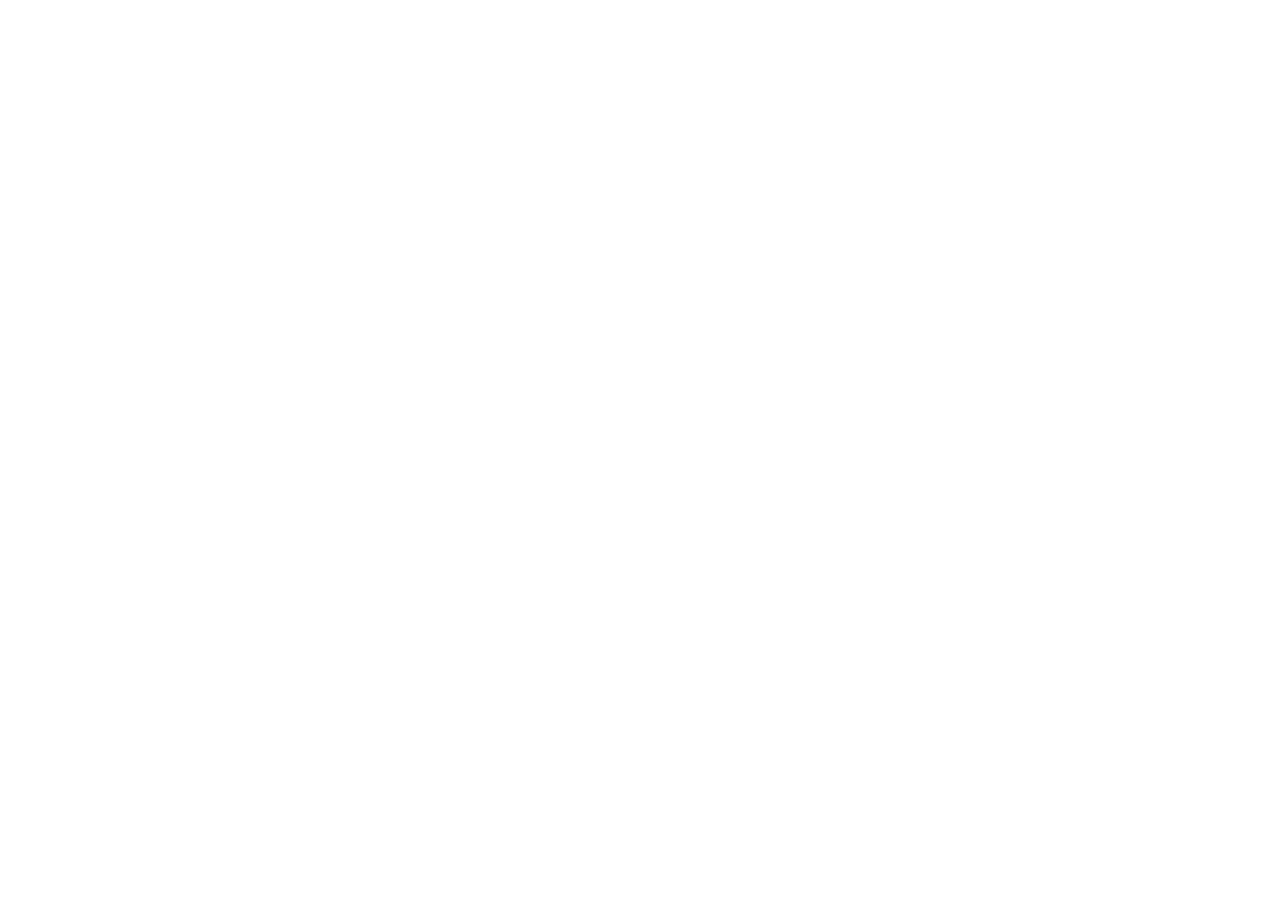
==== plants/index.html @ 4fbdd8e9 "init:  create a new folder plants" ====
<!DOCTYPE html>
<html lang="ru">

<head>
	<meta charset="UTF-8">
	<meta http-equiv="X-UA-Compatible" content="IE=edge">
	<meta name="viewport" content="width=device-width, initial-scale=1.0">
	<title>REZUME</title>

	<link rel="icon" href="./icon/POSTL.ICO">
	<link rel="stylesheet" href="./CSS/styles.css">
</head>



</html>
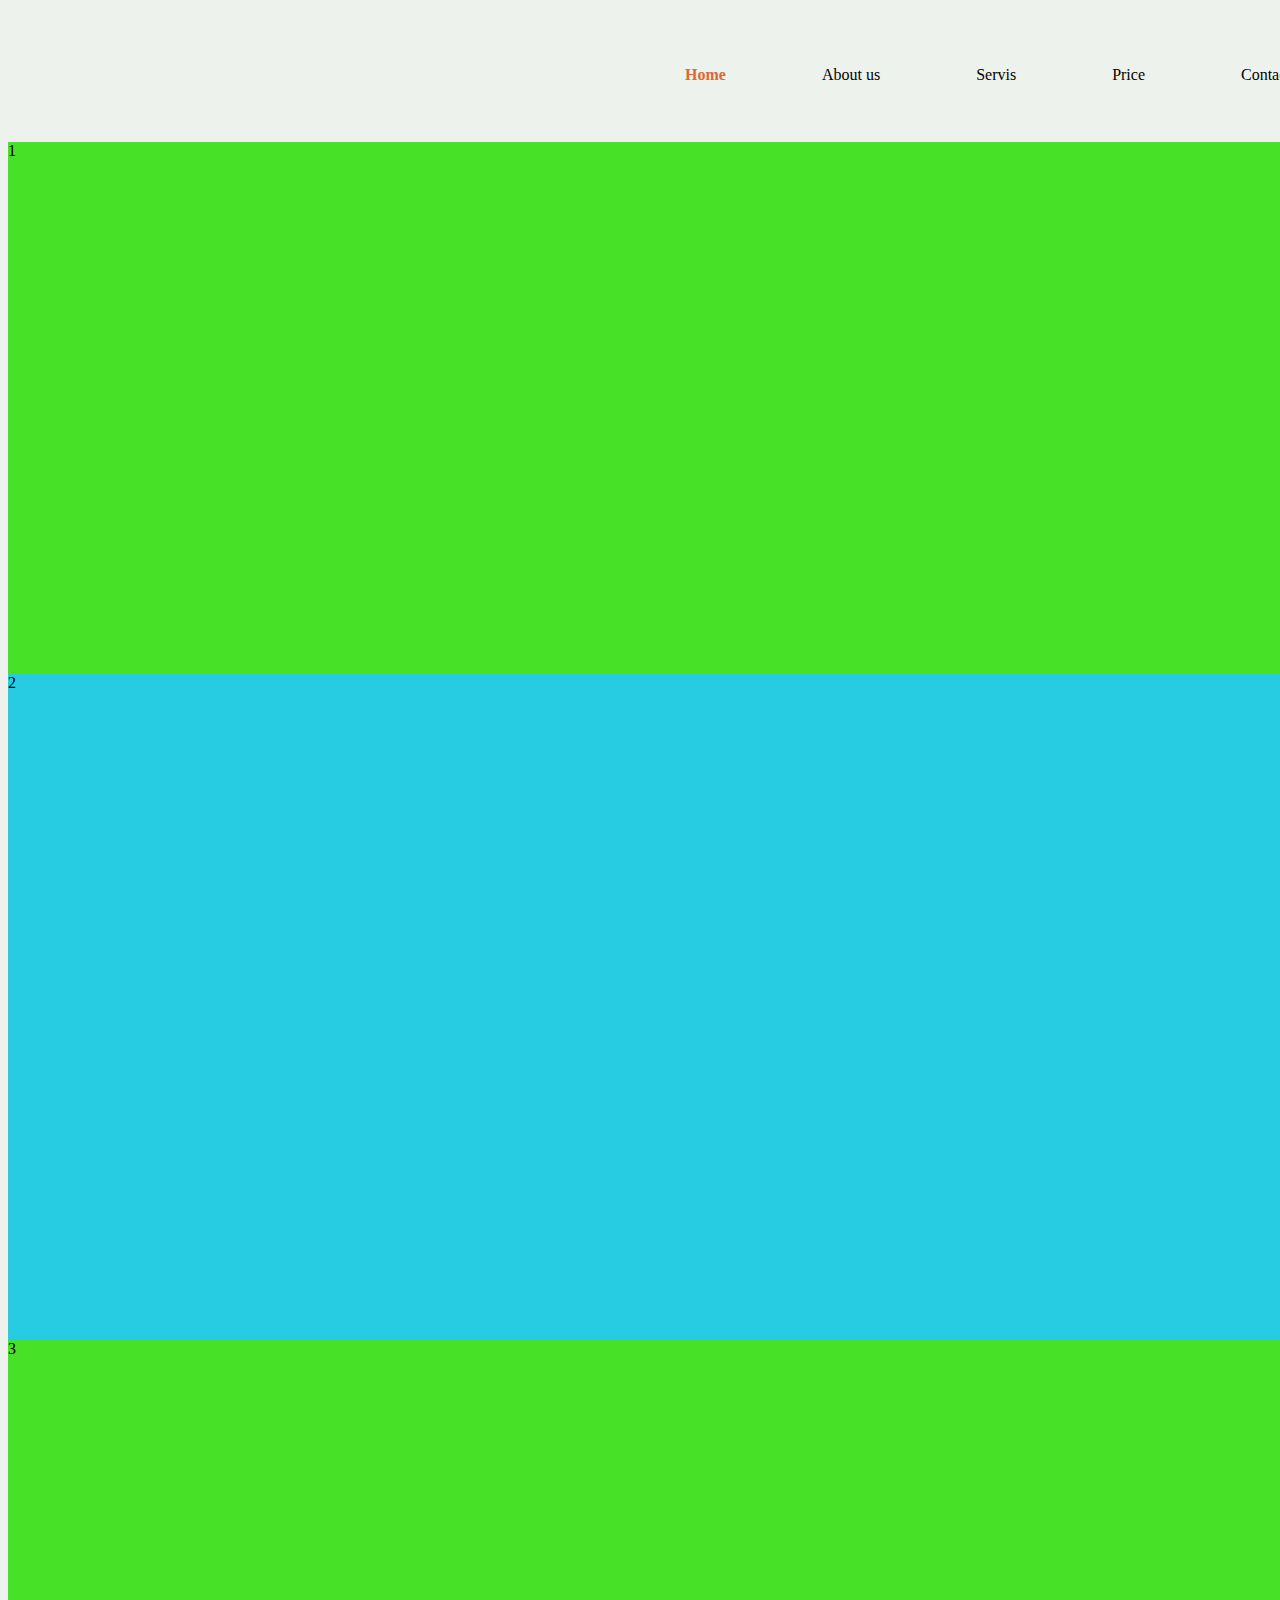
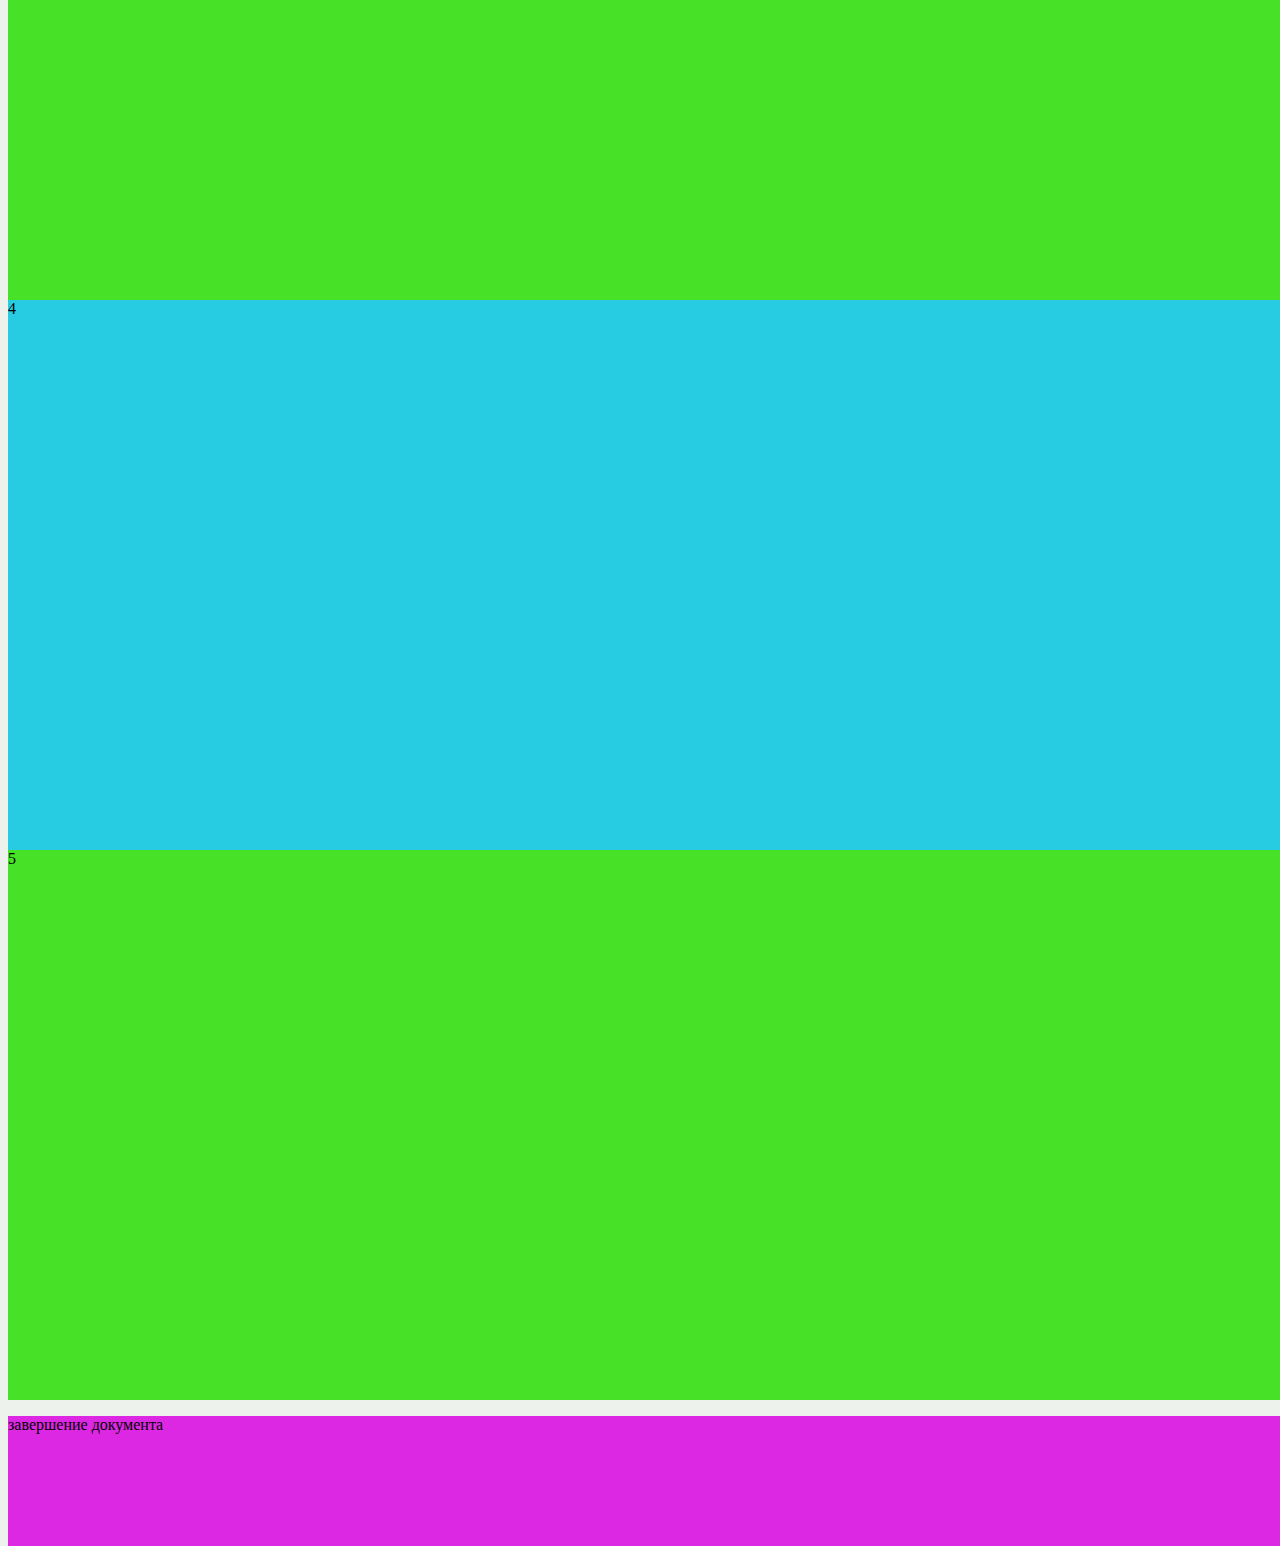
==== commit 8a569a6d: "init: document structure preparation" ====
--- a/plants/index.html
+++ b/plants/index.html
@@ -12,5 +12,30 @@
 </head>
 
 
+<body class="home"> <!-- Основная часть -->
+	<header>
+
+		<nav class="menubar">
+			<ul class="menu"> <!-- меню -->
+				<li class="itom itom_1">Home </li> <!-- элементи меню -->
+				<li class="itom">About us</li><!-- элементи меню -->
+				<li class="itom">Servis</li><!-- элементи меню -->
+				<li class="itom">Price</li><!-- элементи меню -->
+				<li class="itom">Contacts</li><!-- элементи меню -->
+
+			</ul>
+		</nav>
+	</header>
+	<section class="document_1"> 1 </section><!-- Секции документа 1 -->
+	<section class="document_2"> 2 </section><!-- Секции документа 2 -->
+	<section class="document_3">3</section><!-- Секции документа 3 -->
+	<section class="document_4">4</section><!-- Секции документа 4 -->
+	<section class="document_5">5</section><!-- Секции документа 5 -->
+	<footer class="document_completion"> <!-- завершение документа -->
+		<p>завершение документа</p>
+	</footer>
+</body>
+
+
 
 </html>--- a/plants/CSS/styles.css
+++ b/plants/CSS/styles.css
@@ -0,0 +1,124 @@
+/* Стили */
+
+.home {
+	position: absolute;
+	width: 1440px;
+
+	/* left: 0px;
+	top: 0px; */
+
+	background: #EDF2EC;
+}
+
+.document_1 {
+	/* для секции 1*/
+	/*position: absolute;
+	width: 1440px;
+	left: 0px;
+	top: 134px; */
+	height: 532px;
+	background: #47e228;
+}
+
+.document_2 {
+	/* для секции 2*/
+	/*position: absolute;
+	width: 1440px;
+	left: 0px;
+	top: 134px; */
+	height: 666px;
+	background: #28cce2;
+}
+
+.document_3 {
+	/* для секции 23*/
+	/*position: absolute;
+	width: 1440px;
+	left: 0px;
+	top: 134px; */
+	height: 560px;
+	background: #47e228;
+}
+
+.document_4 {
+	/* для секции 2*/
+	/*position: absolute;
+	width: 1440px;
+	left: 0px;
+	top: 134px; */
+	height: 550px;
+	background: #28cce2;
+}
+
+.document_5 {
+	/* для секции 23*/
+	/*position: absolute;
+	width: 1440px;
+	left: 0px;
+	top: 134px; */
+	height: 550px;
+	background: #47e228;
+}
+
+.document_completion {
+	/* завершение документа  2*/
+	/*position: absolute;
+	width: 1440px;
+	left: 0px;
+	top: 134px; */
+	height: 130px;
+	background: #dc28e2;
+}
+
+/*------------------------------------------*/
+.menu {
+	/*очистить первую точку*/
+	list-style-type: none;
+	padding-right: 109px;
+	/*border: 1px solid;
+	padding: 0px;*/
+	margin: -4px;
+
+
+}
+
+.menu li {
+	/*повернуть контейнер боком */
+	display: inline-block;
+
+
+
+}
+
+.menubar {
+	/*очистить первую точку*/
+	display: flex;
+	flex-direction: row;
+	justify-content: flex-end;
+}
+
+.itom {
+	/*border: 1px solid;*/
+	padding: 0px;
+	margin: 46px;
+
+
+	font-family: 'Inika';
+	font-style: normal;
+	font-weight: 400;
+	font-size: 16px;
+	line-height: 50px;
+	color: #010201;
+
+
+
+}
+
+.itom_1 {
+	/*font-family: 'Inika';
+	font-style: normal;*/
+	font-weight: 700;
+	font-size: 16px;
+	line-height: 50px;
+	color: #E06733;
+}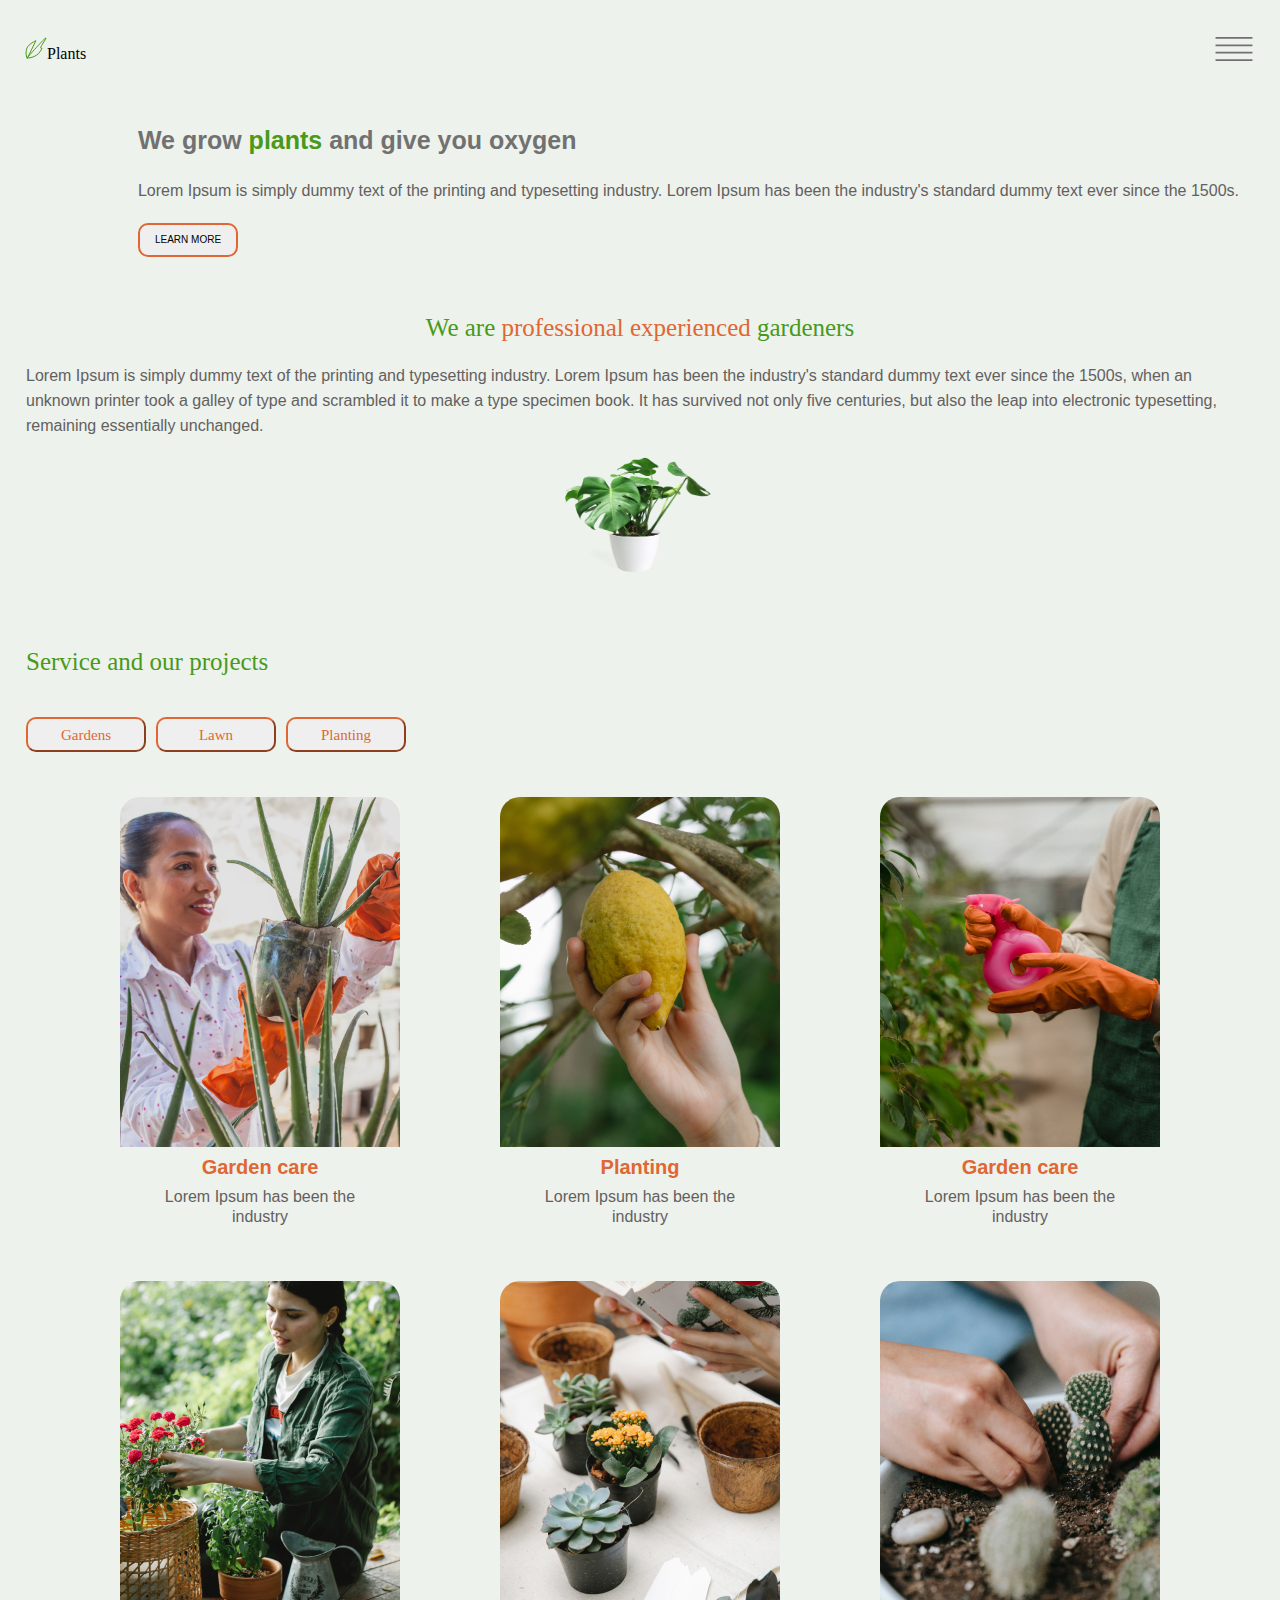
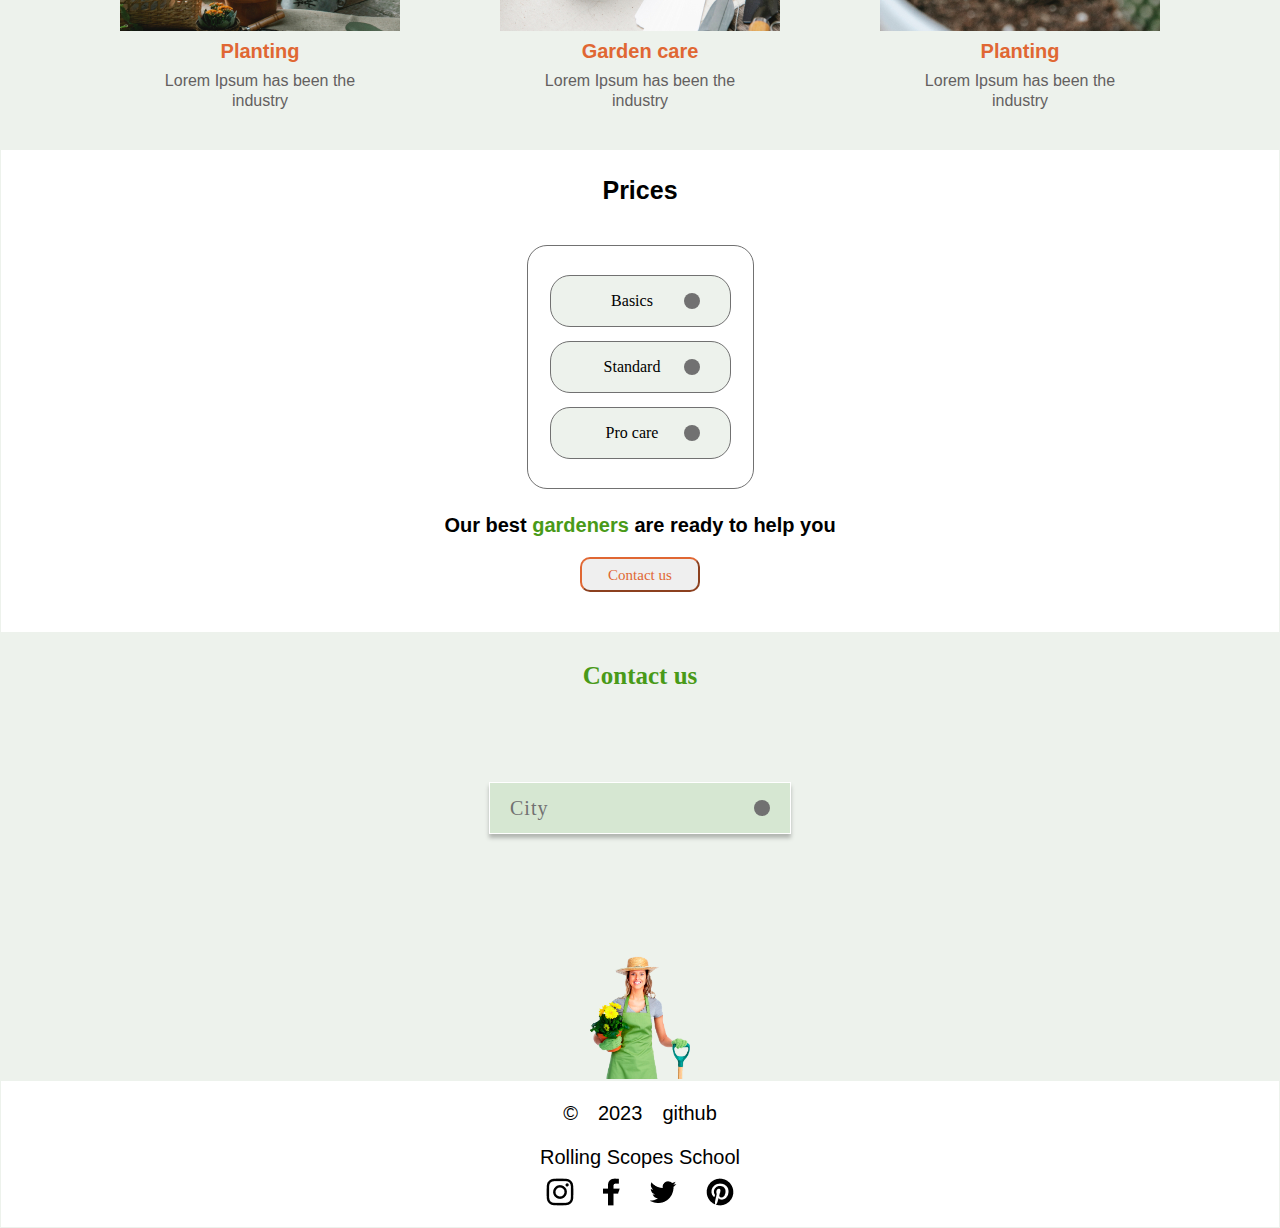
==== commit 56c6057a: "init:Creating an adoptive layout project" ====
--- a/plants/index.html
+++ b/plants/index.html
@@ -5,35 +5,236 @@
 	<meta charset="UTF-8">
 	<meta http-equiv="X-UA-Compatible" content="IE=edge">
 	<meta name="viewport" content="width=device-width, initial-scale=1.0">
-	<title>REZUME</title>
+	<title>Plants</title>
 
 	<link rel="icon" href="./icon/POSTL.ICO">
 	<link rel="stylesheet" href="./CSS/styles.css">
 </head>
 
-
-<body class="home"> <!-- Основная часть -->
-	<header>
-
-		<nav class="menubar">
-			<ul class="menu"> <!-- меню -->
-				<li class="itom itom_1">Home </li> <!-- элементи меню -->
-				<li class="itom">About us</li><!-- элементи меню -->
-				<li class="itom">Servis</li><!-- элементи меню -->
-				<li class="itom">Price</li><!-- элементи меню -->
-				<li class="itom">Contacts</li><!-- элементи меню -->
+<body class="Plants">
+
+	<header class="header">
+		<div class="header_inner ">
+			<div class="heaader">
+				<div class="logo ">
+					<img class="logo_1 " src="./img/Vector 1.svg" alt="логотип">
+					<img class="logo_2 " src="./img/Vector 2.svg" alt="логотип">
+					<h1 class="logo_3 ">Plants</h1>
+				</div>
+			</div>
+			<div class="burger">
+				<img class="burger " src="./img/burger.svg" alt="бургер">
+			</div>
+		</div>
+	</header>
+	<section class="welcome">
+		<div class="welcome_section ">
+			<div class="leats brOp">leats </div>
+			<div class="Welcome_section ">
+				<div class="welcome_WS ">
+					<h2 class="text_We_grow "> We grow <span>plants</span> and give you oxygen </h2>
+					<p class="text_Lorem_ipsum "> Lorem Ipsum is simply dummy text of the printing and typesetting
+						industry. Lorem Ipsum has been the industry's standard dummy text ever since the 1500s.
+					</p>
+					<div class="LEARN_MORE ">
+						<button class="btn" type="submit">LEARN MORE</button>
+					</div>
+				</div>
+			</div>
+
+		</div>
+
+	</section>
+	<section class="about ">
+		<div class="About_section ">
+			<h2 class="text_We_are "> We are <span>professional experienced</span> gardeners </h2>
+			<p class="text_Lorem "> Lorem Ipsum is simply dummy text of the printing and typesetting industry.
+				Lorem Ipsum has been the industry's standard dummy text ever since the 1500s, when an unknown printer
+				took a galley of type and scrambled it to make a type specimen book. It has survived not only five
+				centuries, but also the leap into electronic typesetting, remaining essentially unchanged.
+			</p>
+			<img class="houseplant_1" src="./img/houseplant_1.png" alt="Горшек">
+		</div>
+
+	</section>
+	<section class="services ">
+		<h2 class="text_Service "> Service and our projects </h2>
+		<div class="service_btns ">
+			<button class="Rectangle_6 btn_1" type="submit">Planting</button>
+			<button class="Rectangle_6 btn_2" type="submit">Lawn</button>
+			<button class="Rectangle_6 btn_3" type="submit">Gardens</button>
+		</div>
+		<div class="service_items ">
+			<div class="service_item ">
+				<div class="text_garden_care ">
+					<div class="text_Garden_care">Garden care</div>
+					<p class="text_Lorem_ipsum"> Lorem Ipsum has been the industry </p>
+				</div>
+				<div class="Rectangle_5 "></div>
+				<img class="first first_01" src="./img/first_01.jpg" alt="Фото">
+			</div>
+			<div class="service_item ">
+				<div class="text_garden_care ">
+					<div class="text_Garden_care">Planting</div>
+					<p class="text_Lorem_ipsum"> Lorem Ipsum has been the industry </p>
+				</div>
+				<div class="Rectangle_5 "></div>
+				<img class="first first_02" src="./img/first_02.jpg" alt="Фото">
+			</div>
+
+			<div class="service_item ">
+				<div class="text_garden_care ">
+					<div class="text_Garden_care">Garden care</div>
+					<p class="text_Lorem_ipsum"> Lorem Ipsum has been the industry </p>
+				</div>
+				<div class="Rectangle_5 "></div>
+				<img class="first first_03" src="./img/first_03.jpg" alt="Фото">
+			</div>
+			<div class="service_item ">
+				<div class="text_garden_care ">
+					<div class="text_Garden_care">Planting</div>
+					<p class="text_Lorem_ipsum"> Lorem Ipsum has been the industry </p>
+				</div>
+				<div class="Rectangle_5 "></div>
+				<img class="first first_04" src="./img/first_04.jpg" alt="Фото">
+			</div>
+
+			<div class="service_item ">
+				<div class="text_garden_care ">
+					<div class="text_Garden_care">Garden care</div>
+					<p class="text_Lorem_ipsum"> Lorem Ipsum has been the industry </p>
+				</div>
+				<div class="Rectangle_5 "></div>
+				<img class="first first_05" src="./img/first_05.jpg" alt="Фото">
+			</div>
+			<div class="service_item ">
+				<div class="text_garden_care ">
+					<div class="text_Garden_care">Planting</div>
+					<p class="text_Lorem_ipsum"> Lorem Ipsum has been the industry </p>
+				</div>
+				<div class="Rectangle_5 "></div>
+				<img class="first first_06" src="./img/first_06.jpg" alt="Фото">
+			</div>
+
+		</div>
+	</section>
+	<section class="prices ">
+		<p class="text_Prices ">Prices</p>
+		<div class="prices_prices ">
+			<!--<div class="Prices_items"></div>
+			<div class="Prices_item  brOp">
+				<div class="Rectangle_5_1 brOpR"></div>
+			</div> -->
+			<div class="Prices_items ">
+				<div class="price_item  nu_Pro_care">
+					<div class="accordion_btn">
+						<div class="arrow">
+							<div class="Vector_4"></div>
+							<div class="Vector_3"></div>
+						</div>
+
+						<div class="Ellipse_5"></div>
+
+					</div>
+					<div class="Rectangle_7">
+					</div>
+					<div class="Pro_care">Pro care</div>
+				</div>
+				<div class="price_item nu_Basics">
+					<div class="accordion_btn">
+						<div class="arrow">
+							<div class="Vector_4"></div>
+							<div class="Vector_3"></div>
+						</div>
+						<div class="Ellipse_5"></div>
+
+					</div>
+					<div class="Rectangle_7">
+					</div>
+					<div class="Pro_care">Basics</div>
+
+
+				</div>
+				<div class="price_item nu_Standard">
+					<div class="accordion_btn">
+						<div class="arrow">
+							<div class="Vector_4"></div>
+							<div class="Vector_3"></div>
+						</div>
+						<div class="Ellipse_5"></div>
+
+					</div>
+					<div class="Rectangle_7">
+					</div>
+					<div class="Pro_care">Standard</div>
+
+
+				</div>
+
+
+			</div>
+
+		</div>
+		<div class="text_call_us">
+			<div class="btn_call_us">
+				<button class="Rectangle_6 btn_4" type="submit">Contact us</button>
+			</div>
+			<div class="Our_best"> Our best <span class="gri"> gardeners </span> are ready to help you
+			</div>
+		</div>
+
+	</section>
+
+	<section class="contsct_us ">
+		<div class="contacts-container">
+			<div class="accordion_btn_no">
+				<div class="arrow">
+					<div class="Vector_4"></div>
+					<div class="Vector_3"></div>
+				</div>
+
+				<div class="Ellipse_5"></div>
+
+			</div>
+			<div class="Rectangle_no">
+			</div>
+			<div class="City">City</div>
+
+		</div>
+		<p class="Contact_us">Contact us</p>
+		<img class="Contact_woman_1" src="./img/Contact_woman.png" alt="Contact_woman_1">
+		</div>
+
+	</section>
+	<footer class="footer ">
+
+		<div class="content">
+			<div class="footer_data">
+				<div class="github fonts">github
+
+				</div>
+				<div class="dater fonts">©
+
+				</div>
+				<div class="dat_2022 fonts">2023
+
+				</div>
+			</div>
+			<div class="Rolling Scopes School fonts">Rolling Scopes School
+
+			</div>
+			<ul class="social-list">
+
+				<li class="printerest_1"><img class="Vector_5" src="./img/Vector pi.png" alt="pi"></li>
+				<li class="tw_1"><img class="Vector_5" src="./img/Vector tw.png" alt="tw"></li>
+				<li class="fb_1"><img class="Vector_5" src="./img/Vector tb.png" alt="fb"></li>
+				<li class="inst_1"> <img class="Vector_5" src="./img/Vector in.png" alt="in"></li>
 
 			</ul>
-		</nav>
-	</header>
-	<section class="document_1"> 1 </section><!-- Секции документа 1 -->
-	<section class="document_2"> 2 </section><!-- Секции документа 2 -->
-	<section class="document_3">3</section><!-- Секции документа 3 -->
-	<section class="document_4">4</section><!-- Секции документа 4 -->
-	<section class="document_5">5</section><!-- Секции документа 5 -->
-	<footer class="document_completion"> <!-- завершение документа -->
-		<p>завершение документа</p>
+
+		</div>
 	</footer>
+
 </body>
 
 
--- a/plants/CSS/styles.css
+++ b/plants/CSS/styles.css
@@ -1,124 +1,603 @@
 /* Стили */
-
-.home {
+/*mobile 380 px*/
+
+.brOp {
+	border: 1px solid black;
+	/*padding: auto;*/
+}
+
+.brOpR {
+	border: 1px solid rgb(255, 0, 0);
+	/*padding: auto;*/
+}
+
+.brOpB:hover {
+	border: 1px solid rgb(0, 0, 255);
+	/*padding: auto;*/
+}
+
+
+/* --- первая секция  --------------------------------------*/
+.Plants {
+	margin: 0px;
+	background-color: #ffffff;
+}
+
+header,
+section,
+footer {
+	background-color: #EDF2EC;
+	border: 1px solid #EDF2EC;
+	/*border: 1px solid black;*/
+}
+
+
+.header {
+	/*height: 96px; не понятная проблема не выделяется фон header*/
+
+}
+
+
+.logo,
+.welcome_section,
+.header_inner {
+	margin: 0px;
+	display: flex;
+	flex-direction: row;
+	justify-content: space-between;
+	position: relative;
+}
+
+.logo {
+
+	align-items: baseline;
+}
+
+.logo_1 {
 	position: absolute;
-	width: 1440px;
-
-	/* left: 0px;
-	top: 0px; */
-
-	background: #EDF2EC;
-}
-
-.document_1 {
-	/* для секции 1*/
-	/*position: absolute;
-	width: 1440px;
+	left: -1px;
+	top: 3px;
+
+}
+
+.logo_2 {
+	position: relative;
+
+}
+
+h1 {
+	margin: 0px;
+	font-size: 16px;
+	font-weight: 400;
+}
+
+.header_inner {
+	margin: 36px 25px;
+	height: 24px;
+}
+
+.burger {
+	width: 40px;
+	height: 24px;
+}
+
+/* --- welcome секция  --------------------------------------*/
+.welcome_section {
+	margin: 24px 25px;
+	flex-direction: row-reverse;
+	justify-content: flex-start;
+}
+
+.text_We_grow {
+
+	font-family: Arial;
+	font-style: normal;
+	font-size: 25px;
+	font-weight: 700;
+	line-height: 35px;
+	letter-spacing: 0em;
+	text-align: left;
+	color: rgba(113, 113, 113, 1);
+	margin: 0px;
+
+}
+
+.text_Lorem,
+.text_Lorem_ipsum {
+	font-family: Arial;
+	font-style: normal;
+	font-size: 16px;
+	font-weight: 400;
+	line-height: 25px;
+	letter-spacing: 0em;
+	text-align: left;
+	margin: 20px 15px 20px 0px;
+	color: rgba(99, 96, 96, 1);
+
+}
+
+.text_We_grow span {
+	color: rgba(73, 154, 24, 1);
+}
+
+.LEARN_MORE {
+	display: inline-block;
+	margin: 0px;
+
+	/*width: 100px;*/
+}
+
+.btn {
+	margin: 0px;
+	padding: 5px 15px;
+	font-family: Arial;
+	font-style: normal;
+	font-size: 10px;
+	font-weight: 400;
+	line-height: 20px;
+	letter-spacing: 0em;
+	text-align: center;
+	border: 2px solid rgba(224, 103, 51, 1);
+	border-radius: 10px;
+
+}
+
+.welcome {
+	/*height: 300px;*/
+}
+
+.leats {
+	display: none;
+}
+
+/* --- about секция  --------------------------------------*/
+.about {
+	/*height: 516px;*/
+}
+
+.prices,
+.prices_prices,
+.About_section {
+	margin: 30px 25px;
+	display: flex;
+	flex-wrap: wrap;
+	flex-direction: column;
+	align-items: center;
+	text-align: center;
+}
+
+
+.text_We_are,
+.text_Service {
+	font-family: serif;
+	font-style: normal;
+	font-size: 25px;
+	font-weight: 400;
+	line-height: 30px;
+	letter-spacing: 0em;
+	text-align: center;
+	color: rgba(73, 154, 24, 1);
+	margin: 0px 15px;
+}
+
+.text_We_are span {
+	color: rgba(224, 103, 51, 1);
+}
+
+.text_Lorem {
+	/*font-size: 15px;*/
+	margin: 20px 0px 0px 0px;
+}
+
+.houseplant_1 {
+	width: 150px;
+	height: 147px;
+}
+
+/* --- services секция  --------------------------------------*/
+.services {
+	/*height: 3150px;*/
+}
+
+.text_Service {
+	text-align: left;
+	margin: 30px 168px 35px 25px;
+}
+
+.service_btns {
+	margin: 30px 70px 23px 20px;
+	display: flex;
+	flex-direction: row;
+	flex-wrap: wrap;
+	justify-content: flex-start;
+}
+
+
+.Rectangle_6 {
+	min-width: 120px;
+	min-height: 35px;
+	margin: 5px;
+	color: rgba(224, 103, 51, 1);
+	font-family: serif;
+	font-style: normal;
+	font-size: 15px;
+	font-weight: 400;
+	line-height: 20px;
+	letter-spacing: 0em;
+	text-align: center;
+	border-color: rgba(224, 103, 51, 1);
+	border-radius: 10px;
+}
+
+.Rectangle_6:hover {
+	background: rgba(224, 103, 51, 1);
+	color: rgba(255, 255, 255, 1)
+}
+
+.btn_1 {
+	order: 2;
+}
+
+.btn_2 {
+	order: 1;
+}
+
+.btn_3 {
+	order: 0;
+}
+
+/* --- service_items секция  --------------------------------------*/
+.service_items {
+
+	/*width: 280px;
+	height: 450px;*/
+
+
+	display: flex;
+	flex-wrap: wrap;
+	flex-direction: row;
+	align-content: flex-start;
+	justify-content: center;
+	align-items: center;
+
+
+}
+
+.prices_prices {
+	margin-bottom: 19px;
+}
+
+.first {
+	width: 280px;
+	height: 350px;
+	object-fit: cover;
+	border-radius: 20px 20px 0px 0px;
+}
+
+.service_item {
+	display: flex;
+	flex-wrap: nowrap;
+	flex-direction: column-reverse;
+	justify-content: flex-start;
+	align-items: center;
+	border-radius: 20px;
+	margin: 17px 50px;
+}
+
+.text_garden_care {
+	display: flex;
+	flex-wrap: nowrap;
+	flex-direction: column;
+	justify-content: flex-start;
+	align-items: center;
+	position: absolute;
+}
+
+.text_garden_care,
+.Rectangle_5 {
+	width: 280px;
+	height: 100px;
+	border-radius: 0px 0px 20px 20px;
+}
+
+.text_garden_care .text_Lorem_ipsum {
+	line-height: 20px;
+	margin: 0px 40px;
+	text-align: center;
+}
+
+.text_Garden_care {
+
+	font-family: Arial, sans-serif;
+	font-size: 20px;
+	font-weight: 700;
+	line-height: 20px;
+	letter-spacing: 0em;
+	text-align: center;
+	color: rgba(224, 103, 51, 1);
+	margin: 10px;
+
+
+}
+
+/* --- prices секция  --------------------------------------*/
+
+.prices {
+	margin: 0px;
+	/*height: 512px;*/
+	background-color: #ffffff;
+	/*border: 1px solid #ffffff;*/
+}
+
+.text_Prices {
+	font-family: Arial;
+	font-size: 25px;
+	font-weight: 700;
+	line-height: 30px;
+	letter-spacing: 0em;
+	text-align: center;
+	color: rgba(0, 0, 0, 1);
+	margin: 25px 0px 10px 0px;
+
+}
+
+/*=============================================*/
+
+.Rectangle_7 {
+	position: absolute;
 	left: 0px;
-	top: 134px; */
-	height: 532px;
-	background: #47e228;
-}
-
-.document_2 {
-	/* для секции 2*/
-	/*position: absolute;
-	width: 1440px;
-	left: 0px;
-	top: 134px; */
-	height: 666px;
-	background: #28cce2;
-}
-
-.document_3 {
-	/* для секции 23*/
-	/*position: absolute;
-	width: 1440px;
-	left: 0px;
-	top: 134px; */
-	height: 560px;
-	background: #47e228;
-}
-
-.document_4 {
-	/* для секции 2*/
-	/*position: absolute;
-	width: 1440px;
-	left: 0px;
-	top: 134px; */
-	height: 550px;
-	background: #28cce2;
-}
-
-.document_5 {
-	/* для секции 23*/
-	/*position: absolute;
-	width: 1440px;
-	left: 0px;
-	top: 134px; */
-	height: 550px;
-	background: #47e228;
-}
-
-.document_completion {
-	/* завершение документа  2*/
-	/*position: absolute;
-	width: 1440px;
-	left: 0px;
-	top: 134px; */
-	height: 130px;
-	background: #dc28e2;
-}
-
-/*------------------------------------------*/
-.menu {
+	width: 180px;
+	height: 50px;
+	border-radius: 20px;
+	/*border: 1px solid rgba(0, 0, 0, 1);*/
+
+
+}
+
+.Prices_items {
+	margin: 0px;
+	padding: 22px 0px;
+	display: flex;
+	flex-direction: column;
+	border: 1px solid rgba(113, 113, 113, 1);
+	border-radius: 20px;
+}
+
+.prices_items {
+
+	margin: 0px 0px 0px 0px;
+	padding: 0px;
+	border: 0px;
+	display: flex;
+	flex-direction: column;
+	justify-content: space-between;
+
+}
+
+.price_item {
+	/*width: 180px;
+	height: 50px;*/
+	padding: 16px 30px;
+	margin: 7px 22px;
+
+	border: 0.5px solid rgba(113, 113, 113, 1);
+	background: rgba(237, 242, 236, 1);
+
+	border-radius: 20px;
+	display: flex;
+
+	flex-direction: row-reverse;
+	justify-content: space-between;
+	align-items: center;
+	position: relative;
+
+}
+
+.Pro_care {
+	width: 103px;
+	/*margin: 16px 5px 16px 30px;*/
+}
+
+.accordion_btn {
+	width: 16px;
+	height: 16px;
+	display: block;
+	/*position: relative;*/
+}
+
+.Ellipse_5 {
+	/*position: absolute;*/
+	width: 16px;
+	height: 16px;
+	border-radius: 8px;
+	background: #717171;
+}
+
+.arrow {
+	/*position: absolute;*/
+}
+
+.nu_Pro_care {
+	order: 2;
+}
+
+.nu_Basics {
+	order: 0;
+}
+
+.nu_Standard {
+	order: 1;
+
+}
+
+.btn_4 {
+	margin: 14px 0px 40px;
+	padding: 0px;
+
+}
+
+.text_call_us {
+	padding: 0px 76px;
+	display: flex;
+	flex-direction: column-reverse;
+}
+
+.Our_best {
+
+	font-family: Arial, sans-serif;
+	font-size: 20px;
+	font-weight: 700;
+	line-height: 35px;
+	letter-spacing: 0em;
+	text-align: center;
+	color: rgba(0, 0, 0, 1);
+
+}
+
+.gri {
+	color: rgba(73, 154, 24, 1);
+}
+
+/* --- contsct_us секция  --------------------------------------*/
+.contsct_us {
+
+	height: 445px;
+	left: -4px;
+	display: flex;
+	flex-direction: column;
+	flex-wrap: wrap;
+	align-content: center;
+	justify-content: space-between;
+	align-items: center;
+}
+
+.Contact_us {
+	order: 0;
+	font-family: serif;
+	font-size: 25px;
+	font-weight: 700;
+	line-height: 33px;
+	letter-spacing: 0em;
+	text-align: center;
+	color: rgba(73, 154, 24, 1);
+	padding: 0px;
+	margin-top: 25px;
+
+}
+
+.contacts-container {
+	order: 1;
+	display: flex;
+	flex-direction: row-reverse;
+	flex-wrap: nowrap;
+	align-content: center;
+	justify-content: space-between;
+	align-items: center;
+	background: rgba(214, 231, 210, 1);
+	box-shadow: 0px 4px 4px 0px rgba(0, 0, 0, 0.25);
+
+	border: 0.5px solid rgba(255, 255, 255, 1)
+}
+
+.Rectangle_no {
+	width: 300px;
+	height: 50px;
+	position: absolute;
+}
+
+.accordion_btn_no {}
+
+.City {
+	width: 204px;
+	height: 40px;
+	margin: 5px 20px;
+	font-family: Inter;
+	font-size: 20px;
+	font-weight: 400;
+	line-height: 40px;
+	letter-spacing: 0.05em;
+	text-align: left;
+	color: rgba(113, 113, 113, 1);
+
+}
+
+.accordion_btn_no .Ellipse_5 {
+	margin: 17px 20px;
+}
+
+.Contact_woman_1 {
+	order: 2;
+	width: 100px;
+	height: 180px;
+	object-fit: cover;
+
+}
+
+/* --- footer секция  --------------------------------------*/
+.footer {
+	height: 146px;
+	display: flex;
+	flex-direction: column;
+	flex-wrap: nowrap;
+	align-items: center;
+	justify-content: flex-start;
+	background: rgba(255, 255, 255, 1);
+
+}
+
+.fonts {
+	font-family: Arial, Helvetica, sans-serif;
+	font-size: 20px;
+	font-weight: 400;
+	line-height: 24px;
+	letter-spacing: 0em;
+	text-align: left;
+
+
+
+}
+
+.content {
+	height: 117px;
+	width: 210px;
+	display: flex;
+	flex-direction: column;
+	justify-content: flex-start;
+	align-items: center;
+	margin-top: 20px;
+}
+
+
+
+.dat_2022 {
+	order: 0;
+	margin: 0px 20px;
+}
+
+.github {
+	order: 2;
+	padding-bottom: 20px;
+}
+
+.footer_data {
+	display: flex;
+	flex-direction: row;
+	flex-wrap: nowrap;
+	align-items: baseline;
+	justify-content: center;
+}
+
+.social-list {
+	display: flex;
+	margin: 0px;
+	padding: 0px;
+	width: 188px;
+	height: 50px;
 	/*очистить первую точку*/
 	list-style-type: none;
-	padding-right: 109px;
-	/*border: 1px solid;
-	padding: 0px;*/
-	margin: -4px;
-
-
-}
-
-.menu li {
-	/*повернуть контейнер боком */
-	display: inline-block;
-
-
-
-}
-
-.menubar {
-	/*очистить первую точку*/
-	display: flex;
-	flex-direction: row;
-	justify-content: flex-end;
-}
-
-.itom {
-	/*border: 1px solid;*/
-	padding: 0px;
-	margin: 46px;
-
-
-	font-family: 'Inika';
-	font-style: normal;
-	font-weight: 400;
-	font-size: 16px;
-	line-height: 50px;
-	color: #010201;
-
-
-
-}
-
-.itom_1 {
-	/*font-family: 'Inika';
-	font-style: normal;*/
-	font-weight: 700;
-	font-size: 16px;
-	line-height: 50px;
-	color: #E06733;
+	list-style-type: none;
+	flex-direction: row-reverse;
+	flex-wrap: nowrap;
+	justify-content: space-between;
+	align-items: center;
 }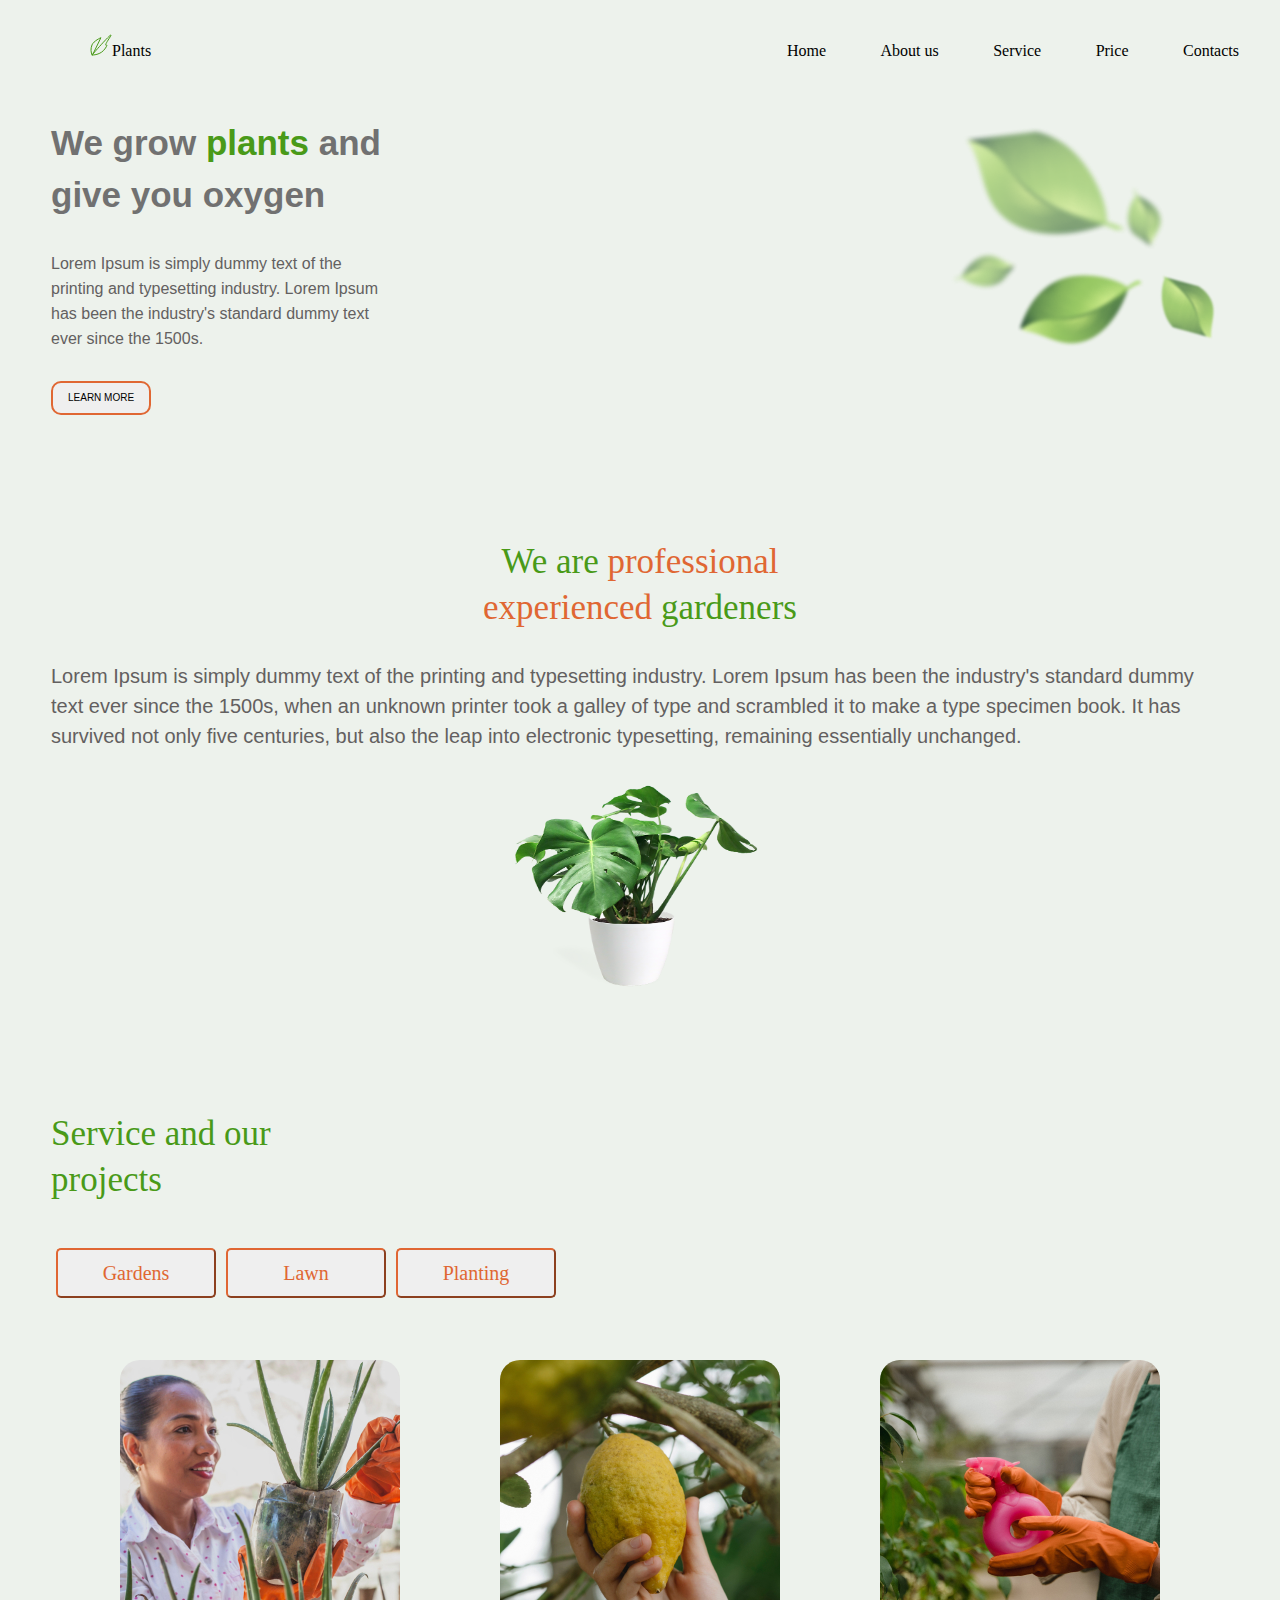
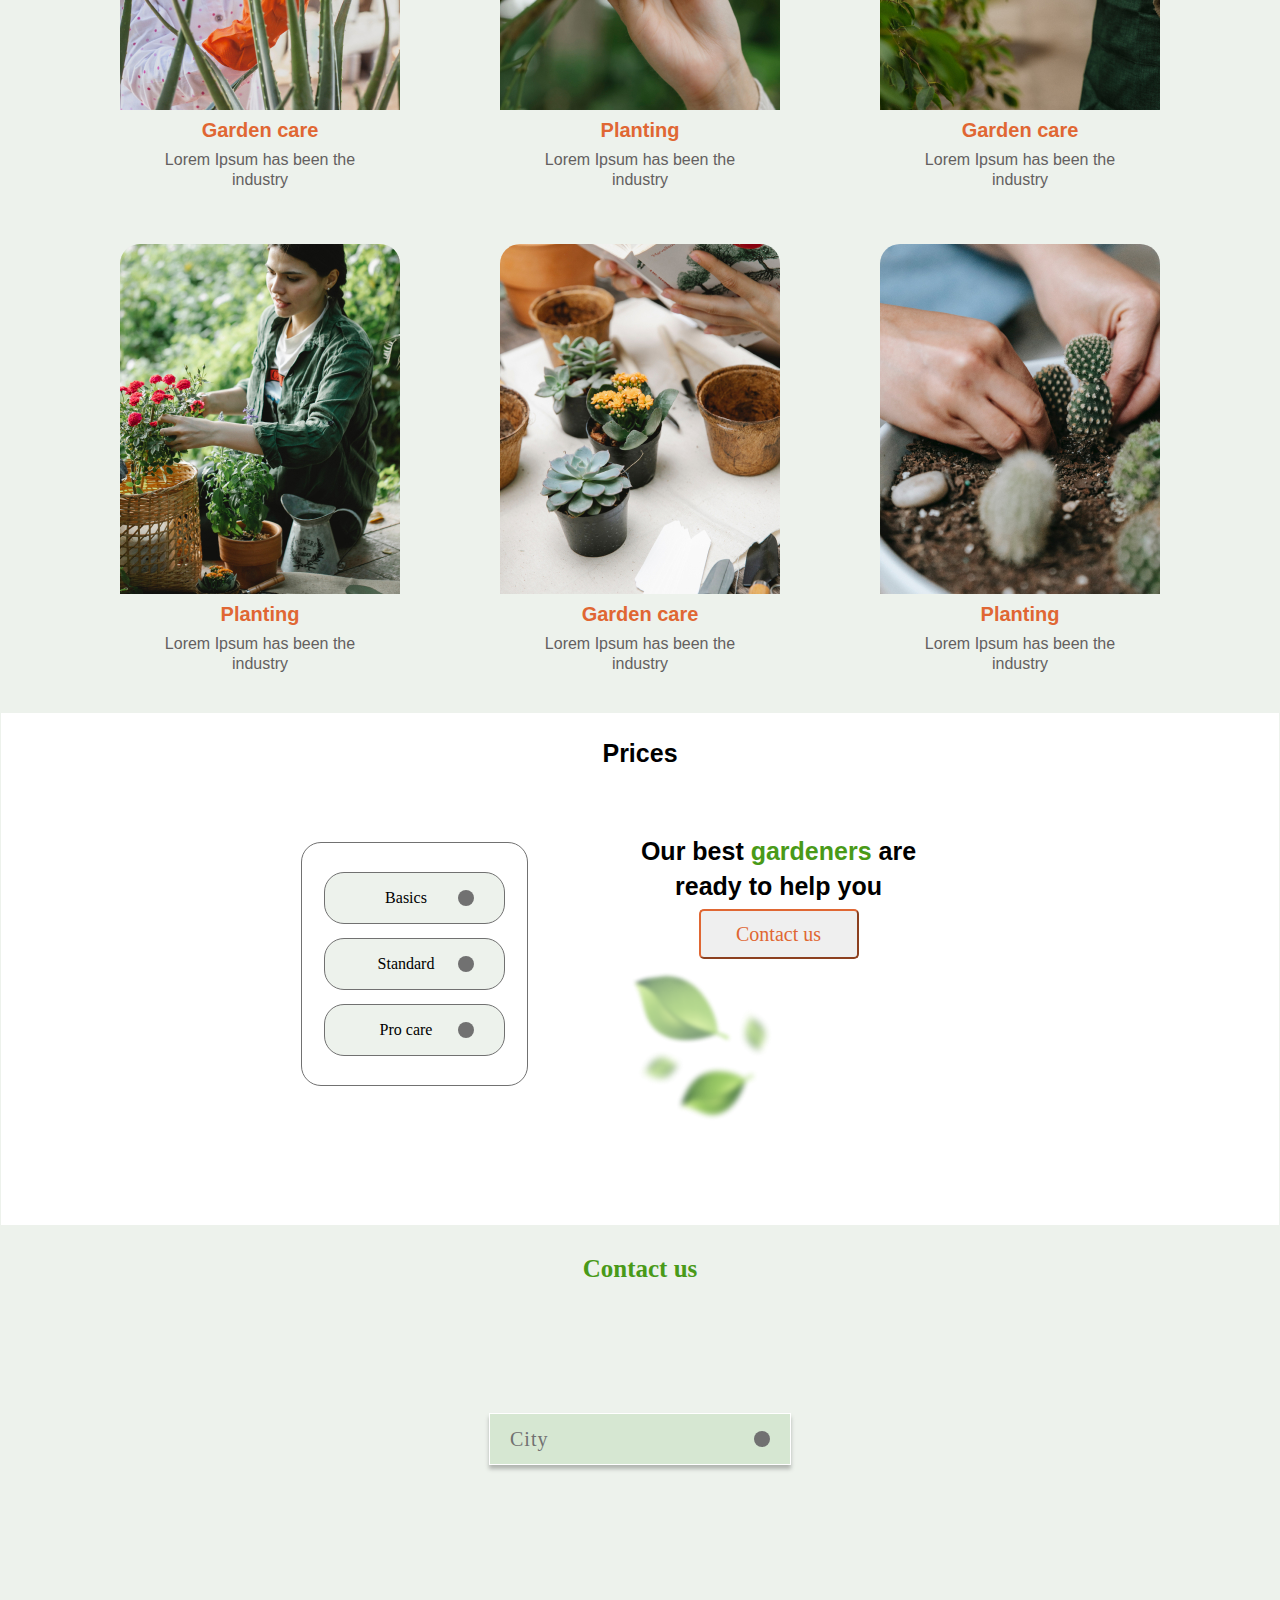
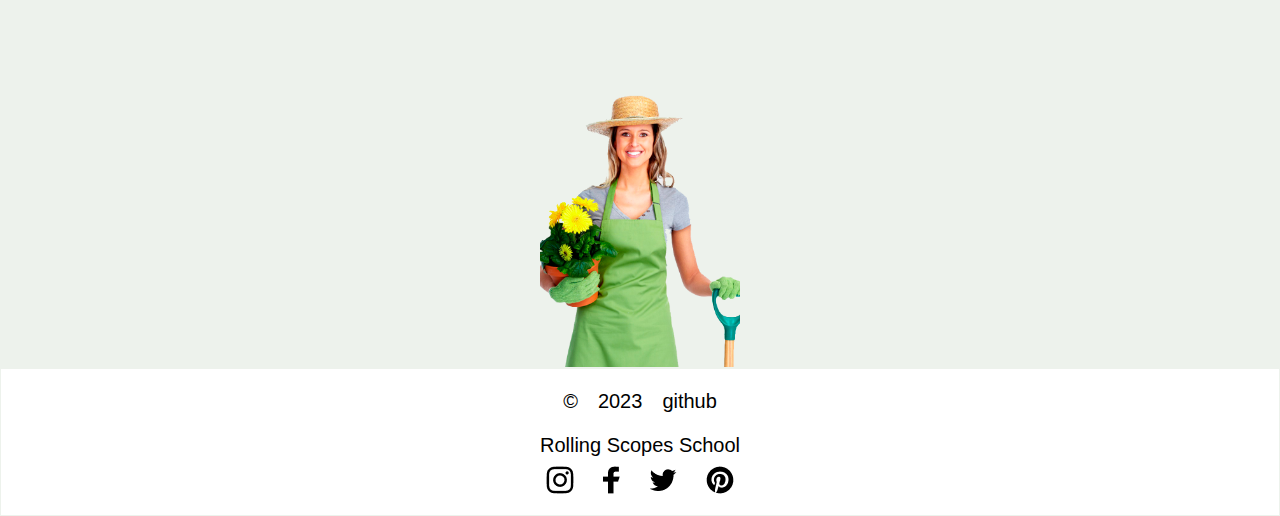
==== commit 36004557: "feat:Adaptive layout +770, +1440" ====
--- a/plants/index.html
+++ b/plants/index.html
@@ -15,7 +15,7 @@
 
 	<header class="header">
 		<div class="header_inner ">
-			<div class="heaader">
+			<div class="heaader navbar">
 				<div class="logo ">
 					<img class="logo_1 " src="./img/Vector 1.svg" alt="логотип">
 					<img class="logo_2 " src="./img/Vector 2.svg" alt="логотип">
@@ -25,12 +25,19 @@
 			<div class="burger">
 				<img class="burger " src="./img/burger.svg" alt="бургер">
 			</div>
+			<div class="nav">
+				<div class="Price">Price</div>
+				<div class="About_us">About us</div>
+				<div class="Contacts">Contacts</div>
+				<div class="Service">Service</div>
+				<div class="Home">Home</div>
+			</div>
 		</div>
 	</header>
 	<section class="welcome">
 		<div class="welcome_section ">
-			<div class="leats brOp">leats </div>
-			<div class="Welcome_section ">
+			<img class="leats" src="./img/leafs_5.png" alt="листья">
+			<div class="Welcome_section">
 				<div class="welcome_WS ">
 					<h2 class="text_We_grow "> We grow <span>plants</span> and give you oxygen </h2>
 					<p class="text_Lorem_ipsum "> Lorem Ipsum is simply dummy text of the printing and typesetting
@@ -120,71 +127,72 @@
 	</section>
 	<section class="prices ">
 		<p class="text_Prices ">Prices</p>
-		<div class="prices_prices ">
-			<!--<div class="Prices_items"></div>
+		<div class="content_prices">
+			<div class="prices_prices ">
+				<!--<div class="Prices_items"></div>
 			<div class="Prices_item  brOp">
 				<div class="Rectangle_5_1 brOpR"></div>
 			</div> -->
-			<div class="Prices_items ">
-				<div class="price_item  nu_Pro_care">
-					<div class="accordion_btn">
-						<div class="arrow">
-							<div class="Vector_4"></div>
-							<div class="Vector_3"></div>
-						</div>
-
-						<div class="Ellipse_5"></div>
-
-					</div>
-					<div class="Rectangle_7">
-					</div>
-					<div class="Pro_care">Pro care</div>
-				</div>
-				<div class="price_item nu_Basics">
-					<div class="accordion_btn">
-						<div class="arrow">
-							<div class="Vector_4"></div>
-							<div class="Vector_3"></div>
-						</div>
-						<div class="Ellipse_5"></div>
-
-					</div>
-					<div class="Rectangle_7">
-					</div>
-					<div class="Pro_care">Basics</div>
-
-
-				</div>
-				<div class="price_item nu_Standard">
-					<div class="accordion_btn">
-						<div class="arrow">
-							<div class="Vector_4"></div>
-							<div class="Vector_3"></div>
-						</div>
-						<div class="Ellipse_5"></div>
-
-					</div>
-					<div class="Rectangle_7">
-					</div>
-					<div class="Pro_care">Standard</div>
-
-
-				</div>
-
-
-			</div>
-
-		</div>
-		<div class="text_call_us">
-			<div class="btn_call_us">
-				<button class="Rectangle_6 btn_4" type="submit">Contact us</button>
-			</div>
-			<div class="Our_best"> Our best <span class="gri"> gardeners </span> are ready to help you
-			</div>
-		</div>
-
-	</section>
-
+				<div class="Prices_items ">
+					<div class="price_item  nu_Pro_care">
+						<div class="accordion_btn">
+							<div class="arrow">
+								<div class="Vector_4"></div>
+								<div class="Vector_3"></div>
+							</div>
+
+							<div class="Ellipse_5"></div>
+
+						</div>
+						<div class="Rectangle_7">
+						</div>
+						<div class="Pro_care">Pro care</div>
+					</div>
+					<div class="price_item nu_Basics">
+						<div class="accordion_btn">
+							<div class="arrow">
+								<div class="Vector_4"></div>
+								<div class="Vector_3"></div>
+							</div>
+							<div class="Ellipse_5"></div>
+
+						</div>
+						<div class="Rectangle_7">
+						</div>
+						<div class="Pro_care">Basics</div>
+
+
+					</div>
+					<div class="price_item nu_Standard">
+						<div class="accordion_btn">
+							<div class="arrow">
+								<div class="Vector_4"></div>
+								<div class="Vector_3"></div>
+							</div>
+							<div class="Ellipse_5"></div>
+
+						</div>
+						<div class="Rectangle_7">
+						</div>
+						<div class="Pro_care">Standard</div>
+
+
+					</div>
+
+
+				</div>
+
+			</div>
+			<div class="text_call_us">
+				<div class="btn_call_us">
+					<button class="Rectangle_6 btn_4" type="submit">Contact us</button>
+				</div>
+				<div class="Our_best"> Our best <span class="gri"> gardeners </span> are ready to help you
+				</div>
+				<img class="leafs_2" src="./img/leafs _4.png" alt="листья">
+			</div>
+		</div>
+	</section>
 	<section class="contsct_us ">
 		<div class="contacts-container">
 			<div class="accordion_btn_no">
--- a/plants/CSS/styles.css
+++ b/plants/CSS/styles.css
@@ -46,6 +46,8 @@
 	flex-direction: row;
 	justify-content: space-between;
 	position: relative;
+
+
 }
 
 .logo {
@@ -72,20 +74,34 @@
 }
 
 .header_inner {
-	margin: 36px 25px;
+	margin: 25px 40px;
 	height: 24px;
+	align-items: baseline;
 }
 
 .burger {
 	width: 40px;
 	height: 24px;
-}
+	display: block;
+}
+
+.nav {
+	display: none;
+}
+
+
+
+
 
 /* --- welcome секция  --------------------------------------*/
 .welcome_section {
 	margin: 24px 25px;
 	flex-direction: row-reverse;
 	justify-content: flex-start;
+}
+
+.leats {
+	display: none;
 }
 
 .text_We_grow {
@@ -156,16 +172,28 @@
 }
 
 .prices,
+.content_prices,
 .prices_prices,
 .About_section {
 	margin: 30px 25px;
 	display: flex;
 	flex-wrap: wrap;
+	;
 	flex-direction: column;
 	align-items: center;
 	text-align: center;
-}
-
+	align-content: center;
+	justify-content: flex-start;
+
+}
+
+.prices {
+	flex-wrap: nowrap;
+}
+
+.content_prices {
+	margin: 0px 0px;
+}
 
 .text_We_are,
 .text_Service {
@@ -200,6 +228,8 @@
 }
 
 .text_Service {
+	width: 187px;
+
 	text-align: left;
 	margin: 30px 168px 35px 25px;
 }
@@ -324,7 +354,7 @@
 
 .prices {
 	margin: 0px;
-	/*height: 512px;*/
+	height: 512px;
 	background-color: #ffffff;
 	/*border: 1px solid #ffffff;*/
 }
@@ -443,6 +473,7 @@
 }
 
 .Our_best {
+	order: 2;
 
 	font-family: Arial, sans-serif;
 	font-size: 20px;
@@ -458,6 +489,17 @@
 	color: rgba(73, 154, 24, 1);
 }
 
+.leafs_2 {
+	order: 0;
+	display: none;
+}
+
+.btn_call_us {
+	order: 1;
+}
+
+
+
 /* --- contsct_us секция  --------------------------------------*/
 .contsct_us {
 
@@ -465,7 +507,7 @@
 	left: -4px;
 	display: flex;
 	flex-direction: column;
-	flex-wrap: wrap;
+	flex-wrap: nowrap;
 	align-content: center;
 	justify-content: space-between;
 	align-items: center;
@@ -600,4 +642,337 @@
 	flex-wrap: nowrap;
 	justify-content: space-between;
 	align-items: center;
+}
+
+@media (min-width: 767px) {
+
+	/*----header-----*/
+	/*----скрыть бургер-- добавить меню ---*/
+
+	.burger {
+		display: none;
+	}
+
+	.navbar {
+		margin: 0px 50px 35px 50px;
+	}
+
+	.nav {
+		width: 452px;
+		height: 47;
+		margin: 0px;
+		display: block;
+		display: flex;
+		flex-direction: row;
+		flex-wrap: nowrap;
+		justify-content: space-between;
+		align-items: baseline;
+	}
+
+	.nav div {
+		font-family: Inika;
+		font-size: 16px;
+		font-weight: 400;
+		line-height: 50px;
+		letter-spacing: 0em;
+		text-align: left;
+
+
+	}
+
+	.nav div:hover {
+
+		font-weight: 700;
+		color: rgba(224, 103, 51, 1);
+
+
+	}
+
+
+	.Home {
+		order: 0;
+	}
+
+
+	.About_us {
+		order: 1;
+	}
+
+	.Service {
+		order: 2;
+	}
+
+	.Price {
+		order: 3;
+	}
+
+	.Contacts {
+		order: 4;
+	}
+
+	.welcome_section {
+		display: flex;
+		flex-direction: row;
+		flex-wrap: nowrap;
+		justify-content: space-between;
+		margin: 40px 50px 70px 50px;
+
+
+	}
+
+	.leats {
+		order: 1;
+		display: block;
+		width: 280px;
+		height: 255px;
+
+	}
+
+	.Welcome_section {
+		order: 0;
+		width: 346px;
+		height: 310px;
+
+	}
+
+	.About_section {
+		margin: 40px 50px;
+	}
+
+	.text_We_grow {
+
+		font-size: 35px;
+		font-weight: 700;
+		line-height: 52px;
+
+	}
+
+
+	.text_Lorem_ipsum {
+
+		font-size: 16px;
+		line-height: 25px;
+		margin: 30px 15px 30px 0px;
+
+
+	}
+
+	.text_Lorem {
+		font-size: 20px;
+		line-height: 30px;
+	}
+
+	.text_We_are {
+
+		width: 423px;
+		height: 102px;
+
+		font-size: 35px;
+		font-weight: 400;
+		line-height: 46px;
+		text-align: center;
+
+	}
+
+	.text_Service {
+		font-size: 35px;
+		line-height: 46px;
+		width: 306px;
+		margin: 60px 0px 0px 50px;
+	}
+
+	.service_btns {
+		margin: 40px 50px;
+	}
+
+
+	.leafs_2 {
+		order: 0;
+		display: block;
+		width: 152px;
+		height: 174px;
+	}
+
+	.Rectangle_6 {
+		min-width: 160px;
+		min-height: 50px;
+		margin: 5px;
+		font-size: 20px;
+		line-height: 26px;
+		border-radius: 5px;
+	}
+
+
+	.houseplant_1 {
+		width: 250px;
+		height: 258px;
+	}
+
+	.contsct_us {
+		height: 740px;
+	}
+
+	.Contact_woman_1 {
+		width: 200px;
+		height: 400px;
+		object-fit: cover;
+	}
+
+	.Our_best {
+
+		font-size: 25px;
+	}
+
+	.content_prices {
+		display: flex;
+		flex-direction: row;
+		flex-wrap: nowrap;
+		justify-content: space-between;
+	}
+
+
+
+	.text_call_us {
+		width: 300px;
+		height: 360px;
+	}
+}
+
+@media (min-width: 1438px) {
+	.navbar {
+		margin: 0px 111px 42px 111px;
+	}
+
+	.welcome_section {
+
+		margin: 62px 109px 62px 109px;
+	}
+
+	.leats {
+		order: 0;
+		display: block;
+		width: 450px;
+		height: 407px;
+
+	}
+
+	.Welcome_section {
+		order: 1;
+		width: 550px;
+		height: 340px;
+
+	}
+
+	.About_section {
+		height: 479px;
+		margin: 93px 109px;
+	}
+
+	.text_Lorem {
+		width: 605px;
+		height: 208px;
+		margin-right: 153px;
+	}
+
+	.text_We_are {
+		width: 463px;
+		height: 102px;
+		font-size: 40px;
+		line-height: 52px;
+		text-align: left;
+	}
+
+	.services {
+		display: flex;
+		flex-direction: row;
+		flex-wrap: wrap;
+		align-content: flex-start;
+		justify-content: flex-start;
+	}
+
+	.Rectangle_6 {
+		width: 160px;
+		height: 50px;
+		margin: 19px;
+		font-size: 20px;
+		line-height: 26px;
+		border-radius: 5px;
+	}
+
+	.content_prices {
+		width: 1222px;
+		height: 405px;
+	}
+
+	.text_call_us {
+		align-items: flex-end;
+	}
+
+	.prices_prices {
+		width: 332px;
+		height: 282px;
+	}
+
+	.contacts-container {
+		order: 0;
+		margin-top: 148px;
+		width: 450px;
+	}
+
+	.Rectangle_no {
+		width: 450px;
+	}
+
+	.Contact_us {
+		order: 1;
+		margin: 60px;
+	}
+
+	.text_Service {
+		display: block;
+		font-size: 40px;
+		line-height: 52px;
+		width: 306px;
+		margin: 42px 92px 90px 109px;
+	}
+
+	.houseplant_1 {
+		width: 464px;
+		height: 480px;
+	}
+
+	.contsct_us {
+		height: 550px;
+		display: flex;
+
+		flex-direction: row-reverse;
+		justify-content: space-evenly;
+		align-items: flex-start;
+
+	}
+
+	.Contact_woman_1 {
+		width: 400px;
+		height: 550px;
+		object-fit: cover;
+	}
+
+	.content {
+		height: 50px;
+		width: 1222px;
+		display: flex;
+		flex-direction: row;
+		justify-content: space-between;
+		margin-top: 20px;
+		flex-wrap: nowrap;
+		align-items: baseline;
+	}
+
+	.footer_data {
+		height: 50px;
+		width: 182px;
+	}
+
+
+
 }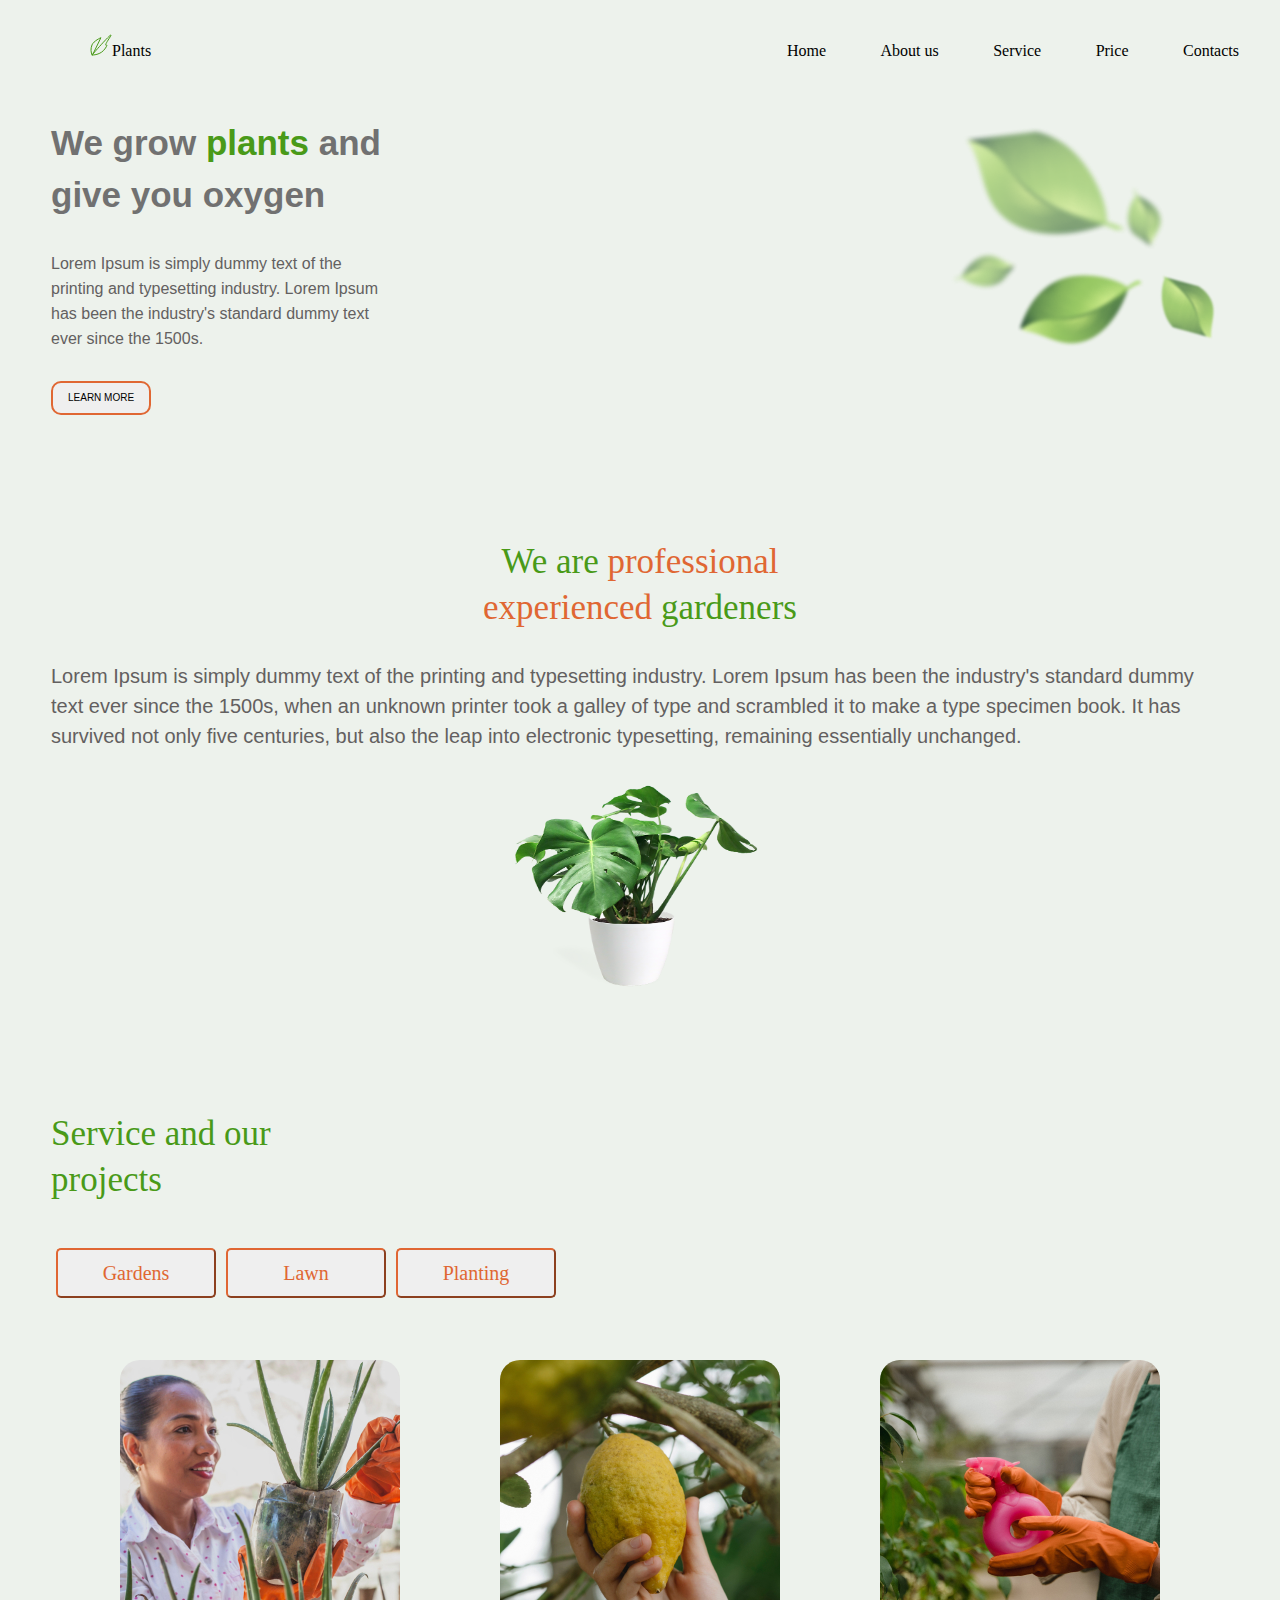
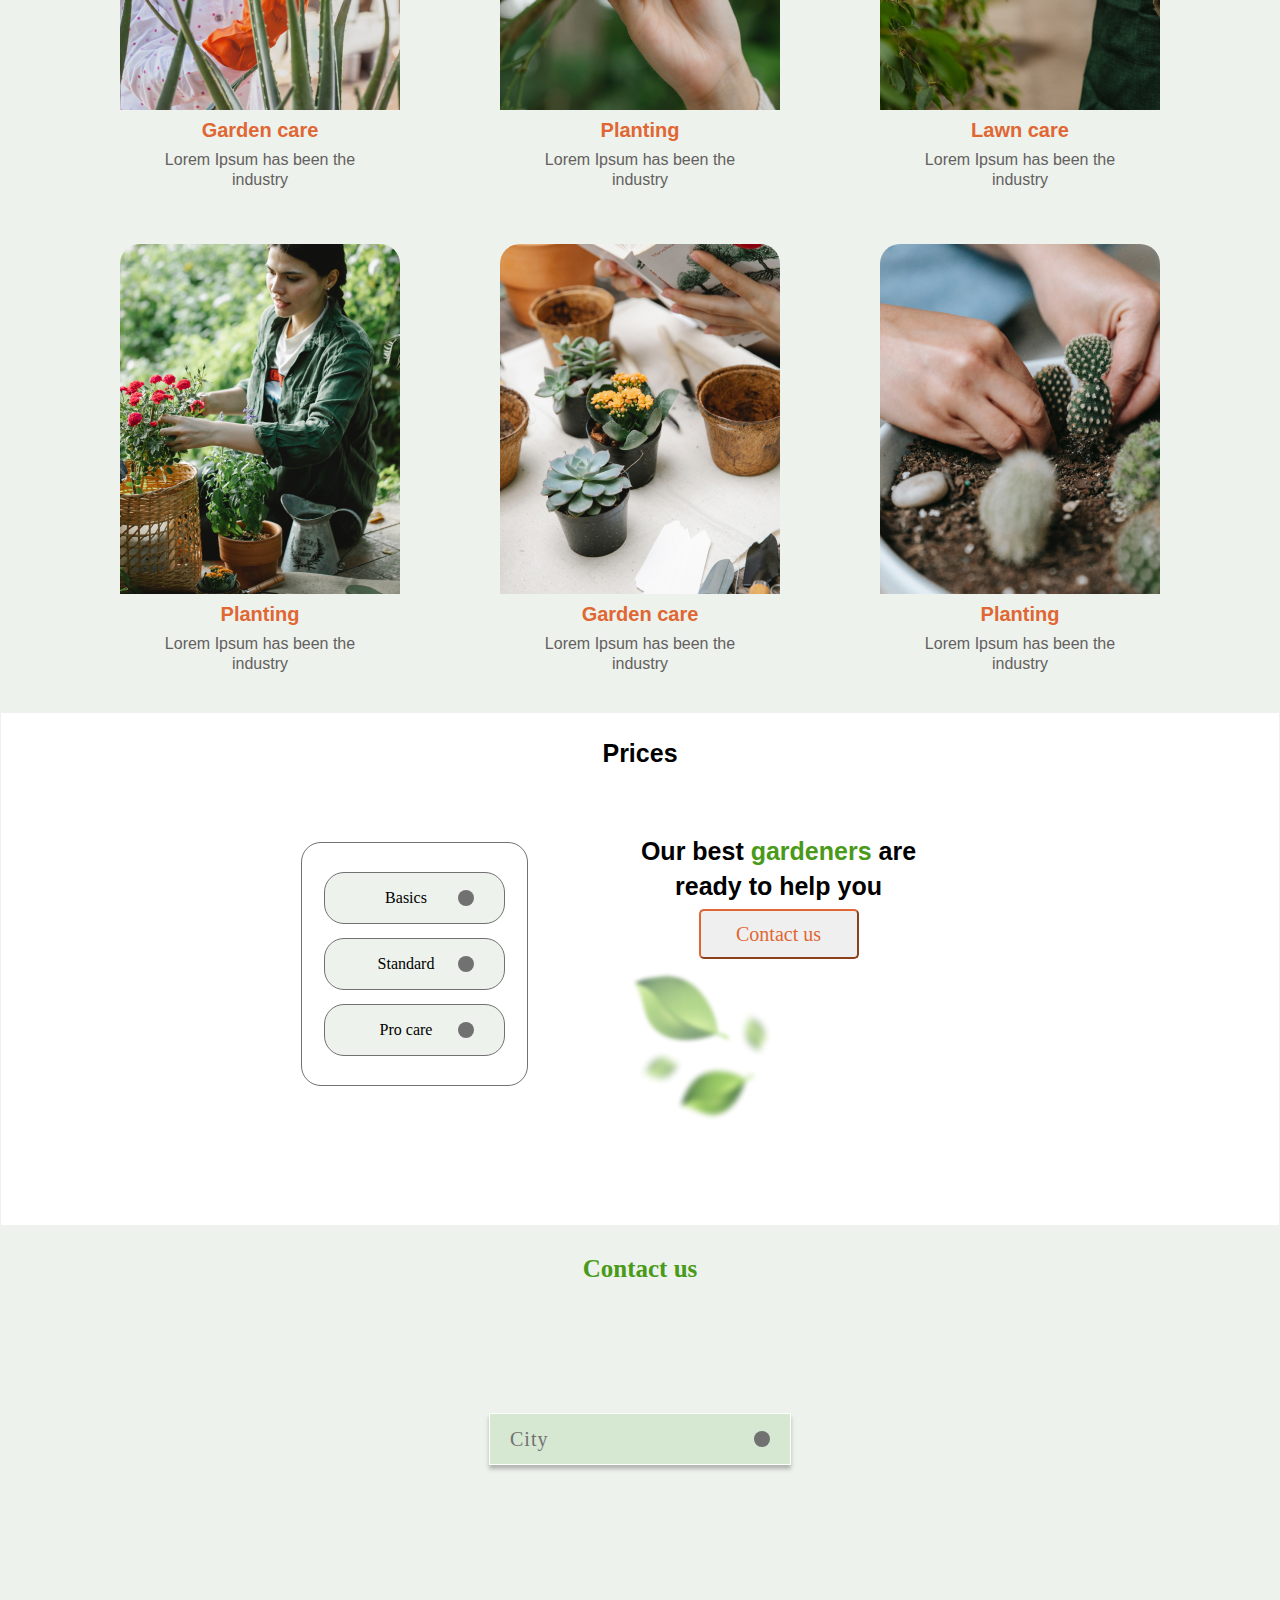
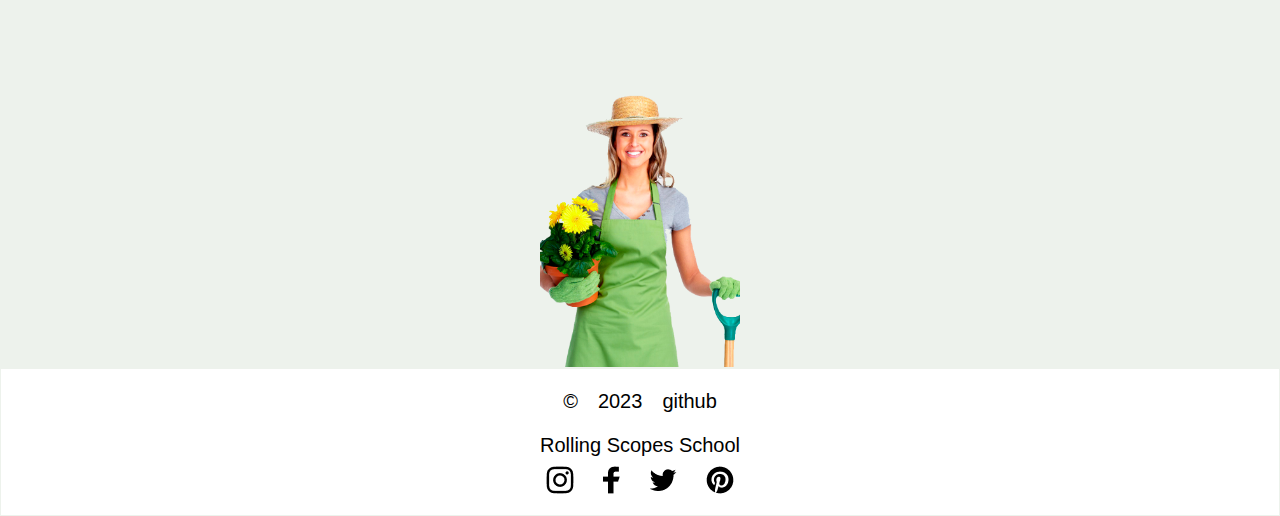
==== commit d65da67b: "init: Code" ====
--- a/plants/index.html
+++ b/plants/index.html
@@ -78,7 +78,7 @@
 					<p class="text_Lorem_ipsum"> Lorem Ipsum has been the industry </p>
 				</div>
 				<div class="Rectangle_5 "></div>
-				<img class="first first_01" src="./img/first_01.jpg" alt="Фото">
+				<img tabindex="1" class="first first_01" src="./img/first_01.jpg" alt="Фото">
 			</div>
 			<div class="service_item ">
 				<div class="text_garden_care ">
@@ -86,16 +86,16 @@
 					<p class="text_Lorem_ipsum"> Lorem Ipsum has been the industry </p>
 				</div>
 				<div class="Rectangle_5 "></div>
-				<img class="first first_02" src="./img/first_02.jpg" alt="Фото">
-			</div>
-
-			<div class="service_item ">
-				<div class="text_garden_care ">
-					<div class="text_Garden_care">Garden care</div>
-					<p class="text_Lorem_ipsum"> Lorem Ipsum has been the industry </p>
-				</div>
-				<div class="Rectangle_5 "></div>
-				<img class="first first_03" src="./img/first_03.jpg" alt="Фото">
+				<img tabindex="2" class="first first_02" src="./img/first_02.jpg" alt="Фото">
+			</div>
+
+			<div class="service_item ">
+				<div class="text_garden_care ">
+					<div class="text_Garden_care">Lawn care</div>
+					<p class="text_Lorem_ipsum"> Lorem Ipsum has been the industry </p>
+				</div>
+				<div class="Rectangle_5 "></div>
+				<img tabindex="3" class="first first_03" src="./img/first_03.jpg" alt="Фото">
 			</div>
 			<div class="service_item ">
 				<div class="text_garden_care ">
@@ -243,6 +243,8 @@
 		</div>
 	</footer>
 
+
+	<script src="Index.js"></script>
 </body>
 
 
